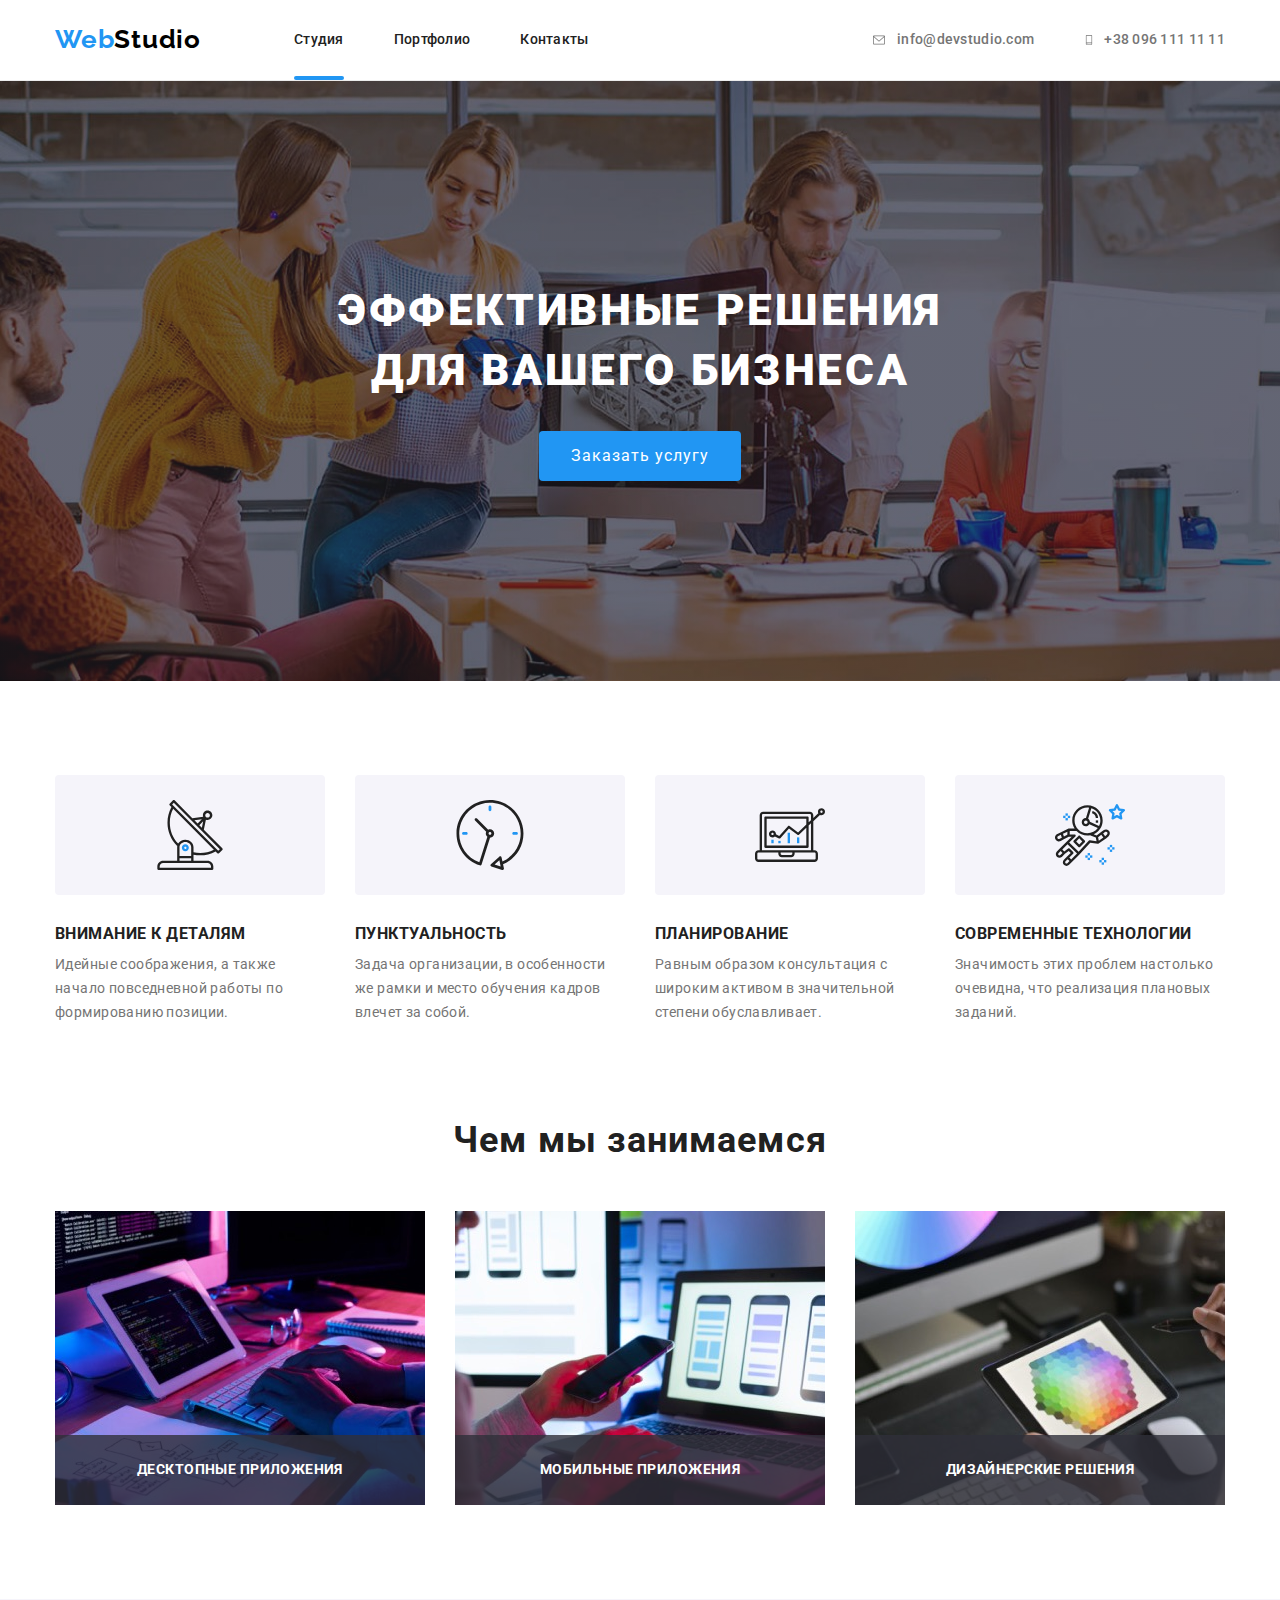
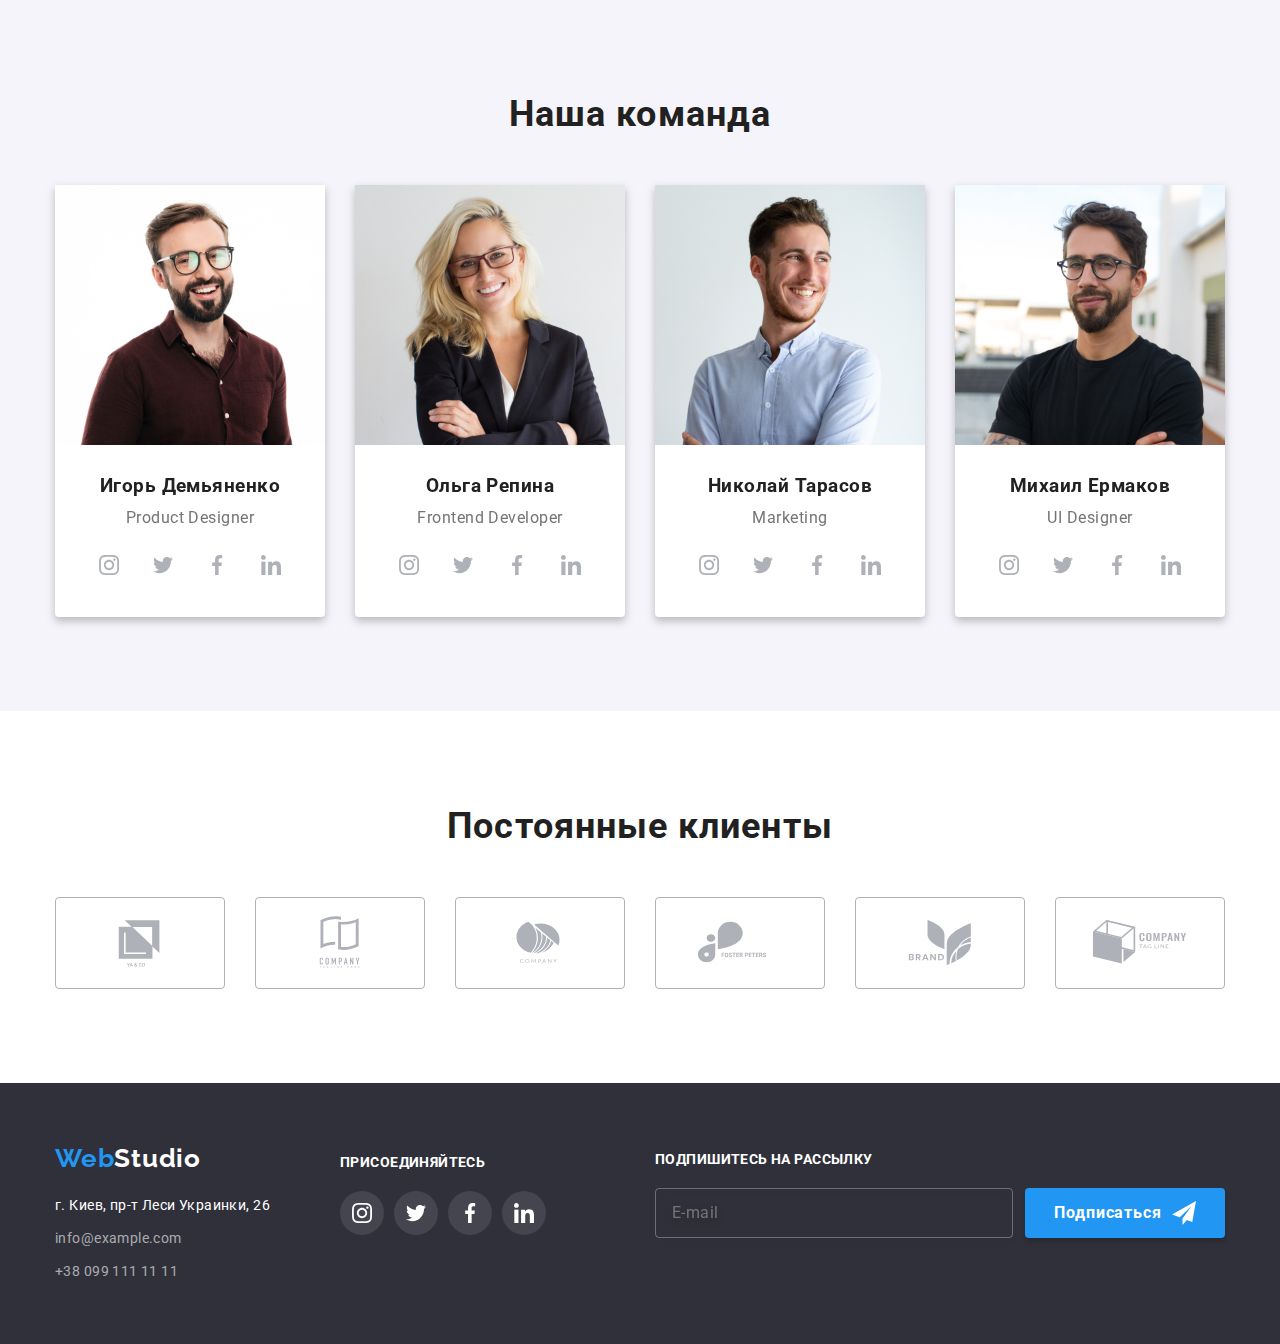
==== index.html @ d0817978 "Created repository" ====
<!DOCTYPE html>
<html lang="ru">
<head>
    <meta charset="UTF-8">
    <meta http-equiv="X-UA-Compatible" content="IE=edge">
    <meta name="viewport" content="width=device-width, initial-scale=1.0">
    <title>Студия WebStudio</title>
        <link rel="preconnect" href="https://fonts.googleapis.com">
        <link rel="preconnect" href="https://fonts.gstatic.com" crossorigin>
        <link href="https://fonts.googleapis.com/css2?family=Raleway:wght@700&family=Roboto:wght@400;500;700;900&display=swap"
                rel="stylesheet">
        <link rel="stylesheet" href="https://cdnjs.cloudflare.com/ajax/libs/modern-normalize/1.1.0/modern-normalize.min.css">
        <link rel="stylesheet" href="./css/styles.css">
</head>

<body>


<header class="header">
        <div class="container">
                <div class="row-items">
                        <nav class="row-items">
                                <a class="logo link" href="./index.html">Web<span class="logo-studio">Studio</span></a>
                                <ul class="list row-items">
                                        <li class="header-list"><a class="header-item navigation current-page" href="./index.html">Студия</a></li>
                                        <li class="header-list"><a class="header-item navigation" href="./portfolio.html">Портфолио</a></li>
                                        <li class="header-list"><a class="header-item navigation" href="./contacts">Контакты</a></li>
                                </ul>
                        </nav>

                                <ul class="list row-items header-contacts">
                                        <li class="header-list"><a class="header-item contacts" href="mailto:info@devstudio.com"><svg width="16" height="12" class="icon header-icon">
                                                <use href="./images/icons.svg#icon-email"></use>
                                        </svg>info@devstudio.com</a></li> 
                                        <li class="header-list"><a class="header-item contacts" href="tel:+380961111111"><svg width="10" height="16" class="icon header-icon"><use href="./images/icons.svg#icon-phone"></use></svg>+38 096 111 11 11</a> </li>
                                </ul>
                </div>
        </div>
</header>


<main>

<!--Блок герой-->
        <section class="hero">
        <div class="container">
        <h1 class="hero-headline">ЭФФЕКТИВНЫЕ РЕШЕНИЯ <br> ДЛЯ ВАШЕГО БИЗНЕСА</h1>
        <button class="btn-hero" type="button" data-modal-open>Заказать услугу</button>
        </div>
        </section>


<!--Особенности-->
        <section class="section services">
                <div class="container">
                        <ul class="list row-items advantage-position">
                                <li class="advantage-list">
                                        <div class="advantage-icon"><svg width="70" height="70">
                                                <use href="./images/icons.svg#icon-benefit1"></use>
                                        </svg></div>
                                        <h3 class="advantage-title">ВНИМАНИЕ К ДЕТАЛЯМ</h3>
                                        <p>Идейные соображения, а также начало повседневной работы по формированию позиции.</p>
                                        
                                </li>
                                <li class="advantage-list">
                                        <div class="advantage-icon"><svg width="70" height="70">
                                                <use href="./images/icons.svg#icon-benefit2"></use>
                                        </svg></div>
                                        <h3 class="advantage-title">ПУНКТУАЛЬНОСТЬ</h3>
                                        <p>Задача организации, в особенности же рамки и место обучения кадров влечет за собой.</p>
                                </li>
                                <li class="advantage-list">
                                        <div class="advantage-icon"><svg width="70" height="70">
                                                <use href="./images/icons.svg#icon-benefit3"></use>
                                        </svg></div>
                                        <h3 class="advantage-title">ПЛАНИРОВАНИЕ</h3>
                                        <p>Равным образом консультация с широким активом в значительной степени обуславливает.</p>
                                </li>
                                <li class="advantage-list">
                                        <div class="advantage-icon"><svg width="70" height="70">
                                                <use href="./images/icons.svg#icon-benefit4"></use>
                                        </svg></div>
                                        <h3 class="advantage-title">СОВРЕМЕННЫЕ ТЕХНОЛОГИИ</h3>
                                        <p>Значимость этих проблем настолько очевидна, что реализация плановых заданий.</p>
                                </li>
                        </ul>
                </div>
        </section>



<!--Чем мы занимаемся-->
        <section class="section-services">
                <div class="container">
                <h2 class="section-title">Чем мы занимаемся</h2> 
                <ul class="list row-items">
                        <li class="services-list"><a href=""><img src="./images/box1.jpg" alt="Создание верстки" width="370" class="image"><p class="service-name">Десктопные приложения</p></a></li>
                        <li class="services-list"><a href=""><img src="./images/box2.jpg" alt="Разработка мобильной версии" width="370" class="image"><p class="service-name">Мобильные приложения</p></a></li>
                        <li class="services-list"><a href=""><img src="./images/box3.jpg" alt="Дизайн макетов" width="370" class="image"><p class="service-name">Дизайнерские решения</p></a></li>
                </ul>
                </div>
        </section>


<!--Наша команда-->
        <section class="section section-team">
        <div class="container">
            <h2 class="section-title">Наша команда</h2>
                <ul class="list row-items team-list">
                        <li class="team-member team-card">
                        <img src="./images/img3.jpg" alt="Фото Игорь Демьяненко" width="270" height="260" class="image">
                        <div class="team-description">
                        <h3 class="team-name">Игорь Демьяненко</h3>
                        <p lang="en" class="team-position">Product Designer</p>
                        <ul class="row-items sm-list">
                                <li class="list sm-item"><a href="" class="social-media"> <svg class="icon" width="20" height="20"><use href="./images/icons.svg#icon-instagram"></use></svg></a></li>
                                <li class="list sm-item"><a href="" class="social-media"> <svg class="icon" width="20" height="20"><use href="./images/icons.svg#icon-twitter"></use></svg></a></li>
                                <li class="list sm-item"><a href="" class="social-media"> <svg class="icon" width="20" height="20"><use href="./images/icons.svg#icon-facebook"></use></svg></a></li>
                                <li class="list sm-item"><a href="" class="social-media"> <svg class="icon" width="20" height="20"><use href="./images/icons.svg#icon-linkedin"></use></svg></a></li>
                        </ul>
                        </div>
                        </li>

                        <li class="team-member team-card">
                        <img src="./images/img2.jpg" alt="Фото Ольга Репина" width="270" height="260" class="image">
                        <div class="team-description">
                        <h3 class="team-name">Ольга Репина</h3>
                        <p lang="en" class="team-position">Frontend Developer</p>
                                                <ul class="row-items sm-list">
                                                        <li class="list sm-item"><a href="" class="social-media"> <svg class="icon" width="20" height="20">
                                                                                <use href="./images/icons.svg#icon-instagram"></use>
                                                                        </svg></a></li>
                                                        <li class="list sm-item"><a href="" class="social-media"> <svg class="icon" width="20" height="20">
                                                                                <use href="./images/icons.svg#icon-twitter"></use>
                                                                        </svg></a></li>
                                                        <li class="list sm-item"><a href="" class="social-media"> <svg class="icon" width="20" height="20">
                                                                                <use href="./images/icons.svg#icon-facebook"></use>
                                                                        </svg></a></li>
                                                        <li class="list sm-item"><a href="" class="social-media"> <svg class="icon" width="20" height="20">
                                                                                <use href="./images/icons.svg#icon-linkedin"></use>
                                                                        </svg></a></li>
                                                </ul>
                        </div>
                        </li>

                        <li class="team-member team-card">
                        <img src="./images/img1.jpg" alt="Фото Николай Тарасов" width="270" height="260" class="image">
                        <div class="team-description">
                        <h3 class="team-name">Николай Тарасов</h3>
                        <p lang="en" class="team-position">Marketing</p>
                        <ul class="row-items sm-list">
                                <li class="list sm-item"><a href="" class="social-media"> <svg class="icon" width="20" height="20"><use href="./images/icons.svg#icon-instagram"></use></svg></a></li>
                                <li class="list sm-item"><a href="" class="social-media"> <svg class="icon" width="20" height="20"><use href="./images/icons.svg#icon-twitter"></use></svg></a></li>
                                <li class="list sm-item"><a href="" class="social-media"> <svg class="icon" width="20" height="20"><use href="./images/icons.svg#icon-facebook"></use></svg></a></li>
                                <li class="list sm-item"><a href="" class="social-media"> <svg class="icon" width="20" height="20"><use href="./images/icons.svg#icon-linkedin"></use></svg></a></li>
                        </ul>
                        </div>
                        </li>
                        
                        <li class="team-member team-card">
                        <img src="./images/img.jpg" alt="Фото Михаил Ермаков" width="270" height="260" class="image">
                        <div class="team-description">
                        <h3 class="team-name">Михаил Ермаков</h3>
                        <p lang="en" class="team-position">UI Designer</p>
                                <ul class="row-items sm-list">
                                <li class="list sm-item"><a href="" class="social-media"> <svg class="icon" width="20" height="20"><use href="./images/icons.svg#icon-instagram"></use></svg></a></li>
                                <li class="list sm-item"><a href="" class="social-media"> <svg class="icon" width="20" height="20"><use href="./images/icons.svg#icon-twitter"></use></svg></a></li>
                                <li class="list sm-item"><a href="" class="social-media"> <svg class="icon" width="20" height="20"><use href="./images/icons.svg#icon-facebook"></use></svg></a></li>
                                <li class="list sm-item"><a href="" class="social-media"> <svg class="icon" width="20" height="20"><use href="./images/icons.svg#icon-linkedin"></use></svg></a></li>
                        </ul>
                        </div>
                        </li>
                </ul>
        </div>
        </section>

        <!--Клиенты-->
        <section class="section">
                <div class="container">
                        <h2 class="section-title">Постоянные клиенты</h2>
                        <ul class="list row-items">
                                <li class="clients-margins"><a href="" class="client-list"><svg width="106" height="60" class="icon"><use href="./images/icons.svg#icon-client1"></use></svg></a></li>
                                <li class="clients-margins"><a href="" class="client-list"><svg width="106" height="60" class="icon"><use href="./images/icons.svg#icon-client2"></use></svg></a></li>
                                <li class="clients-margins"><a href="" class="client-list"><svg width="106" height="60" class="icon"><use href="./images/icons.svg#icon-client3"></use></svg></a></li>
                                <li class="clients-margins"><a href="" class="client-list"><svg width="106" height="60" class="icon"><use href="./images/icons.svg#icon-client4"></use></svg></a></li>
                                <li class="clients-margins"><a href="" class="client-list"><svg width="106" height="60" class="icon"><use href="./images/icons.svg#icon-client5"></use></svg></a></li>
                                <li class="clients-margins"><a href="" class="client-list"><svg width="106" height="60" class="icon"><use href="./images/icons.svg#icon-client6"></use></svg></a></li>
                        </ul>

        </section>

</main>


        <footer class="footer">
                <div class="container row-items-footer">
                        <div>
                        <a class="logo-footer link" href="./index.html">Web<span class="studio-footer">Studio</span></a>
                        <address>
                                <ul class="list">
                                        <li class="footer-list"><a class="address-street" href="https://goo.gl/maps/aRRkFb3PzJFJw8Fk9" target="_blank">г. Киев, пр-т Леси Украинки, 26</a></li>
                                        <li class="footer-list"><a class="address-contacts link" href="mailto:info@devstudio.com">info@example.com</a></li>
                                        <li class="footer-list"><a class="address-contacts link" href="tel:+380961111111">+38 099 111 11 11</a></li>
                                </ul>
                        </address>
                        </div>
                
                        <div class="studio-social-media">
                                <h3 class="call-to-action">присоединяйтесь</h3>
                                        <ul class="row-items sm-list">
                                                <li class="list sm-item"><a href="" class="social-media-footer"> <svg class="icon" width="20" height="20">
                                                                        <use href="./images/icons.svg#icon-instagram"></use>
                                                                </svg></a></li>
                                                <li class="list sm-item"><a href="" class="social-media-footer"> <svg class="icon" width="20" height="20">
                                                                        <use href="./images/icons.svg#icon-twitter"></use>
                                                                </svg></a></li>
                                                <li class="list sm-item"><a href="" class="social-media-footer"> <svg class="icon" width="20" height="20">
                                                                        <use href="./images/icons.svg#icon-facebook"></use>
                                                                </svg></a></li>
                                                <li class="list sm-item"><a href="" class="social-media-footer"> <svg class="icon" width="20" height="20">
                                                                        <use href="./images/icons.svg#icon-linkedin"></use>
                                                                </svg></a></li>
                                        </ul>
                        </div>
                        
                        <div class="footer-list footer-input">
                                <label for="subscribtion" class="call-to-action">Подпишитесь на рассылку</label>
                                        <div class="row-items">
                                                <form class="footer-form">
                                                <input type="email" name="subscription" class="email-input" placeholder="E-mail">
                                                <button type="submit" class="btn-submission">Подписаться<svg width="24" height="24" class="btn-icon"><use href="./images/icons.svg#icon-send"></use></svg></button>
                                                </form>
                                        </div>
                        </div>
                </div>
        </footer>
        <div class="backdrop is-hidden" data-modal>
                <div class="modal">
                        <button type="button" class="close-btn" data-modal-close><svg width="11" height="11" class="cross"><use href="./images/icons.svg#icon-cross"></use></svg></button>
                        <p class="form-label">Оставьте свои данные, мы вам перезвоним</p>
                        <form action="">
                                
                                <div class="input-wrap">
                                        <label for="name">Имя</label>
                                        <input type="text" name="name" maxlength="20" class="input-layout">
                                        <svg width="18" height="18" class="input-icon">
                                        <use href="./images/icons.svg#icon-profile"></use>
                                        </svg>
                                </div>
                                
                                <div class="input-wrap">
                                        <label for="tel">Телефон</label>
                                        <input type="tel" name="tel" class="input-layout">
                                        <svg width="18" height="18" class="input-icon">
                                        <use href="./images/icons.svg#icon-tel"></use>
                                        </svg>
                                </div>

                                
                                <div class="input-wrap">
                                        <label for="email">Почта</label>
                                        <input type="email" name="email" class="input-layout">
                                        <svg width="18" height="18" class="input-icon">
                                        <use href="./images/icons.svg#icon-email-form"></use>
                                        </svg>
                                </div>
                                <div class="textarea-position">
                                <label for="comment">Комментарий</label>
                                <textarea name="comment" id="" placeholder="Введите текст" class="textarea-layout"></textarea>
                                </div>
                                <input type="checkbox" name="policy" id="policy" class="input-check hidden">
                                <label for="policy" class="policy-text"><span class="policy-check"><svg width="11" height="8">
                                        <use href="./images/icons.svg#icon-confirm"></use>
                                </svg></span> Соглашаюсь с рассылкой и принимаю <a href="" class="policy-link">Условия договора</a></label>
                                <button type="submit" class="btn-submission btn-margins">Отправить</button>
                        </form>
                
                </div>
        </div>

<script src="./js/modal.js"></script>
</body>
</html>
---- css/styles.css ----
:root {
  --brand-color: #2196f3;
  --text-main: #757575;
  --section-background: #2f303a;
  --section-extra: #f5f4fa;
  --text-important: #212121;
  --brand-header: #000000;
  --elements-white: #ffffff;
  --icon-default: #afb1b8;
}

h1,
h2,
h3,
h4,
h5,
h6,
ul,
p {
  margin: 0;
  padding: 0;
}

body {
  font-family: "Roboto", "Helvetica Neue", "Verdana", "Tahoma", sans-serif;
  color: var(--text-main);
  font-size: 14px;
  line-height: 1.71;
  letter-spacing: 0.03em;
  background: var(--elements-white);
}

.container {
  max-width: 1200px;
  margin-left: auto;
  margin-right: auto;
  padding-left: 15px;
  padding-right: 15px;
}

.link {
  display: block;
  text-decoration: none;
  transition-property: box-shadow;
  transition-duration: 250ms;
  transition-timing-function: cubic-bezier(0.4, 0, 0.2, 1);
}

.list {
  list-style: none;
}

.row-items {
  display: flex;
  flex-wrap: wrap;
  align-items: center;
}

.section {
  padding-top: 94px;
  padding-bottom: 94px;
}

/* header */

.header {
  border-bottom: #ececec solid 1px;
}

.header-contacts {
  margin-left: auto;
}

.contacts-icon {
  display: flex;
  background-color: #2196f3;
  align-items: center;
  justify-content: center;
}

/*logo*/

.logo {
  font-family: "Raleway";
  font-weight: 700;
  font-size: 26px;
  line-height: 1.2;
  letter-spacing: 0.03em;
  color: var(--brand-color);
}

.logo-studio {
  color: var(--brand-header);
}

/*header navigation*/

.header-list {
  margin-right: 50px;
}

.header-list:last-child {
  margin-right: 0px;
}

.header-list:first-child {
  margin-left: 93px;
}

.header-item {
  padding-top: 32px;
  padding-bottom: 32px;
  display: flex;
  align-items: center;
  justify-content: center;
  font-weight: 500;
  line-height: 1.14;
  letter-spacing: 0.02em;
  text-decoration: none;
  position: relative;
  transition-property: color;
  transition-duration: 250ms;
  transition-timing-function: cubic-bezier(0.4, 0, 0.2, 1);
}

.current-page::after {
  content: "";
  width: 100%;
  height: 4px;
  background-color: var(--brand-color);
  border-radius: 2px;
  position: absolute;
  bottom: 0;
}

.header-icon {
  margin-right: 10px;
}

.navigation {
  color: var(--text-important);
}

.contacts {
  color: var(--text-main);
}

.header-item:hover,
.header-item:focus,
.address-street:focus,
.address-street:hover,
.address-contacts:focus,
.address-contacts:hover {
  color: var(--brand-color);
}

/* hero */

.hero {
  padding-top: 200px;
  padding-bottom: 200px;
  background: var(--section-background);
  background-image: linear-gradient(
      rgba(47, 48, 58, 0.4),
      rgba(47, 48, 58, 0.4)
    ),
    url(../images/hero-background.jpg);
  background-repeat: no-repeat;
  background-position: center;
  background-size: cover;
}

.hero-headline {
  font-weight: 900;
  font-size: 44px;
  line-height: 1.36;
  letter-spacing: 0.06em;
  text-transform: uppercase;
  color: var(--elements-white);
  text-align: center;
}

.btn-hero {
  display: block;

  margin-top: 30px;
  margin-left: auto;
  margin-right: auto;
  padding: 10px 32px;

  font-family: inherit;
  font-weight: 700px;
  font-size: 16px;
  line-height: 1.87;
  letter-spacing: 0.06em;
  color: var(--elements-white);
  background: var(--brand-color);
  border: transparent;
  border-radius: 4px;
  cursor: pointer;
}

/*section 1 */

.advantage-title {
  margin-bottom: 10px;

  font-weight: 700px;
  line-height: 1.14;
  letter-spacing: 0.03em;
  text-transform: uppercase;
  color: var(--text-important);
}

.advantage-list {
  max-width: 270px;
  margin-right: 30px;
}

.advantage-list:last-child {
  margin-right: 0;
}

.advantage-icon {
  display: flex;
  margin-bottom: 30px;
  align-items: center;
  justify-content: center;
  width: 270px;
  height: 120px;
  background-color: var(--section-extra);
  border-radius: 4px;
}

/*sections services & team */

.section-services {
  padding-bottom: 94px;
}

.section-title {
  margin-bottom: 50px;

  font-weight: 700px;
  font-size: 36px;
  line-height: 1.17;
  text-align: center;
  letter-spacing: 0.03em;
  color: var(--text-important);
}

.services-list {
  margin-right: 30px;
  position: relative;
}

.services-list:last-child {
  margin-right: 0;
}

.section-team {
  background: var(--section-extra);
}

.team-card {
  max-width: 270px;
  background: var(--elements-white);
  padding-bottom: 30px;
  border-radius: 0px 0px 4px 4px;

  filter: drop-shadow(0px 4px 4px rgba(0, 0, 0, 0.25));
}

.team-list {
  font-size: 16px;
  line-height: 1.19;
  text-align: center;
  letter-spacing: 0.03em;
}

.team-member {
  margin-right: 30px;
}

.team-member:last-child {
  margin-right: 0;
}

.team-name {
  margin-bottom: 10px;

  font-weight: 500px;
  color: var(--text-important);
}

.team-description {
  padding-top: 30px;
}

.team-position {
  margin-bottom: 16px;
}

.sm-list {
  display: flex;
  justify-content: center;
}

.sm-item {
  margin-right: 10px;
}

.sm-item:last-child {
  margin-right: 0;
}

.social-media {
  display: flex;
  width: 44px;
  height: 44px;
  background-color: transparent;
  border-radius: 50%;
  align-items: center;
  justify-content: center;
  color: var(--icon-default);
  transition-property: background-color;
  transition-duration: 250ms;
  transition-timing-function: cubic-bezier(0.4, 0, 0.2, 1);
}

.social-media-footer {
  display: flex;
  width: 44px;
  height: 44px;
  background-color: rgba(255, 255, 255, 0.1);
  border-radius: 50%;
  align-items: center;
  justify-content: center;
  color: var(--elements-white);
  transition-property: background-color;
  transition-duration: 250ms;
  transition-timing-function: cubic-bezier(0.4, 0, 0.2, 1);
}

.icon {
  fill: currentColor;
}

.social-media:hover,
.social-media:focus,
.social-media-footer:hover,
.social-media-footer:focus {
  background: var(--brand-color);
  color: var(--elements-white);
}

.clients-margins {
  margin-right: 30px;
}

.client-list {
  display: flex;
  align-items: center;
  justify-content: center;
  width: 170px;
  height: 92px;
  color: var(--icon-default);
  background-color: var(--elements-white);
  border: 1px solid var(--icon-default);
  box-sizing: border-box;
  border-radius: 4px;
  transition-property: color border filter;
  transition-duration: 250ms;
  transition-timing-function: cubic-bezier(0.4, 0, 0.2, 1);
}

.clients-margins:last-child {
  margin-right: 0;
}

.client-list:hover,
.client-list:focus {
  color: var(--brand-color);
  border: 1px solid var(--brand-color);
  filter: drop-shadow(0px 4px 4px rgba(0, 0, 0, 0.25));
}

/*address*/

.footer {
  background: var(--section-background);
  padding-top: 60px;
  padding-bottom: 60px;
}

.logo-footer {
  margin-bottom: 20px;

  font-family: "Raleway";
  font-weight: 700;
  font-size: 26px;
  line-height: 1.2;
  letter-spacing: 0.03em;
  color: var(--brand-color);

  margin-bottom: 20px;
}

.studio-footer {
  color: var(--elements-white);
}

.footer-list {
  margin-top: 9px;
}

.footer-list:first-child {
  margin-top: 0;
}

.address-street {
  color: var(--elements-white);
  line-height: 1.71;
  letter-spacing: 0.03em;
  text-decoration: inherit;
  font-style: normal;
  transition-property: color;
  transition-duration: 250ms;
  transition-timing-function: cubic-bezier(0.4, 0, 0.2, 1);
}

.address-contacts {
  line-height: 1.71;
  letter-spacing: 0.03em;
  color: rgba(255, 255, 255, 0.6);
  font-style: normal;
  transition-property: color;
  transition-duration: 250ms;
  transition-timing-function: cubic-bezier(0.4, 0, 0.2, 1);
}

.call-to-action {
  font-weight: bold;
  font-size: 14px;
  line-height: 1.14;
  letter-spacing: 0.03em;
  text-transform: uppercase;
  color: #ffffff;
  margin-bottom: 20px;
  display: block;
}

.studio-social-media {
  margin-left: 70px;
  margin-top: 12px;
}

.row-items-footer {
  display: flex;
  align-items: flex-start;
}

.footer-form {
  display: flex;
}

.footer-input {
  margin-left: auto;
}

.email-input {
  display: inline-block;
  width: 358px;
  height: 50px;
  margin-right: 12px;

  background-color: transparent;
  border: 1px solid rgba(255, 255, 255, 0.3);
  box-sizing: border-box;
  filter: drop-shadow(0px 4px 4px rgba(0, 0, 0, 0.15));
  border-radius: 4px;
  padding-top: 15px;
  padding-bottom: 15px;
  padding-left: 16px;
  font-size: 16px;
  line-height: 1.25;
  letter-spacing: 0.03em;
  color: rgba(255, 255, 255, 0.6);
  outline: none;
}

.btn-submission {
  display: flex;
  align-items: center;
  justify-content: center;
  width: 200px;
  height: 50px;

  font-family: inherit;
  font-weight: 700;
  font-size: 16px;
  line-height: 1.87;
  letter-spacing: 0.06em;
  color: var(--elements-white);
  background: var(--brand-color);
  border: transparent;
  border-radius: 4px;
  cursor: pointer;
  box-shadow: 0px 4px 4px rgba(0, 0, 0, 0.15);
}

.btn-icon {
  margin-left: 10px;
}

/*portfolio page*/

.hidden {
  position: absolute;
  clip: rect(0 0 0 0);
  width: 1px;
  height: 1px;
  margin: -1px;
  border: 0;
  padding: 0;
  overflow: hidden;
}

/*filters*/

.filter {
  padding: 6px 22px;

  font-weight: 500;
  font-size: 16px;
  line-height: 1.62;
  text-align: center;
  letter-spacing: 0.03em;
  color: var(--text-important);
  background: var(--section-extra);
  cursor: pointer;
  border: transparent;
  border-radius: 4px;

  transition-property: background-color color;
  transition-duration: 250ms;
  transition-timing-function: cubic-bezier(0.4, 0, 0.2, 1);
}

.filter:hover,
.filter:focus {
  color: var(--elements-white);
  background: var(--brand-color);
  box-shadow: 0px 3px 1px rgba(0, 0, 0, 0.1), 0px 1px 2px rgba(0, 0, 0, 0.08),
    0px 2px 2px rgba(0, 0, 0, 0.12);
  transition-property: box-shadow;
  transition-duration: 250ms;
  transition-timing-function: cubic-bezier(0.4, 0, 0.2, 1);
}

.filter-list {
  margin-right: 6px;
}

.filter-list:last-child {
  margin-right: 0;
}

.filter-position {
  justify-content: center;
  margin-bottom: 34px;
}

/*projects list*/

.project-card {
  width: 370px;
  margin-right: 30px;
  margin-top: 30px;
}

.shadow-effect-portfolio:hover,
.shadow-effect-portfolio:focus {
  box-shadow: 0px 1px 1px rgba(0, 0, 0, 0.12), 0px 4px 4px rgba(0, 0, 0, 0.06),
    1px 4px 6px rgba(0, 0, 0, 0.16);
}

.link:hover .project-brief,
.link:focus .project-brief {
  transform: translateY(0);
  transition-property: transform;
  transition-duration: 250ms;
  transition-timing-function: cubic-bezier(0.4, 0, 0.2, 1);
}

.project-card:nth-child(-n + 3) {
  margin-top: 0;
}

.project-card:nth-child(3n + 0) {
  margin-right: 0;
}

.image {
  display: block;
  max-width: 100%;
  height: auto;
}

.brief-position {
  position: relative;
  overflow: hidden;
}

.project-brief {
  position: absolute;
  width: 100%;
  height: 100%;
  top: 0;
  padding: 63px 24px;
  transform: translateY(101%);

  font-size: 18px;
  line-height: 1.56;
  letter-spacing: 0.03em;
  color: var(--elements-white);
  background-color: rgba(33, 150, 243, 0.9);
}

.service-name {
  position: absolute;
  bottom: 0;
  width: 100%;
  min-height: 70px;
  background-color: rgba(47, 48, 58, 0.8);
  overflow: auto;
  color: var(--elements-white);
  font-weight: 700;
  line-height: 1.14;
  letter-spacing: 0.03em;
  text-transform: uppercase;
  display: flex;
  justify-content: center;
  align-items: center;
}

.project-text {
  padding: 20px 24px;

  background: var(--elements-white);
  border: #eeeeee 1px solid;
}

.project-name {
  font-weight: 700;
  font-size: 18px;
  line-height: 2;
  letter-spacing: 0.06em;
  color: var(--text-important);
}

.project-definition {
  font-size: 16px;
  line-height: 1.87;
  letter-spacing: 0.03em;
  color: var(--text-main);
}

/* модальное окно */

.backdrop {
  position: fixed;
  top: 0;
  background-color: rgba(0, 0, 0, 0.2);
  width: 100vw;
  height: 100vh;
  display: flex;
  align-items: center;
  justify-content: center;
  transition-property: opacity visibility;
  transition-duration: 250ms;
  transition-timing-function: cubic-bezier(0.4, 0, 0.2, 1);
}

.modal {
  background-color: var(--elements-white);
  padding: 40px;
  width: 528px;
  min-height: 521px;
  box-shadow: 0px 1px 3px rgba(0, 0, 0, 0.12), 0px 1px 1px rgba(0, 0, 0, 0.14),
    0px 2px 1px rgba(0, 0, 0, 0.2);
  border-radius: 4px;
  position: relative;
  transform: translateY(0);
  transition-property: transform;
  transition-duration: 250ms;
  transition-timing-function: cubic-bezier(0.4, 0, 0.2, 1);
}

.backdrop.is-hidden .modal {
  transform: translateY(100%);
  transition-property: transform;
  transition-duration: 250ms;
  transition-timing-function: cubic-bezier(0.4, 0, 0.2, 1);
}

.close-btn {
  position: absolute;
  top: 8px;
  right: 8px;
  width: 30px;
  height: 30px;
  border-radius: 50%;
  background: var(--elements-white);
  border: 1px solid rgba(0, 0, 0, 0.1);
  box-sizing: border-box;
  display: flex;
  align-items: center;
  justify-content: center;
  cursor: pointer;
}

.close-btn:focus .cross,
.close-btn:hover .cross {
  fill: var(--brand-color);
  transition-property: fill;
  transition-duration: 250ms;
  transition-timing-function: cubic-bezier(0.4, 0, 0.2, 1);
}

.is-hidden {
  visibility: hidden;
  opacity: 0;
  pointer-events: none;
}

/* форма */

.form-label {
  margin-bottom: 12px;

  font-weight: 700;
  font-size: 20px;
  line-height: 1.15;
  text-align: center;
  letter-spacing: 0.03em;

  color: #212121;
}

.input-wrap {
  position: relative;
  margin-bottom: 10px;
}

.input-icon {
  position: absolute;
  top: 76%;
  left: 15px;
  transform: translateY(-76%);
}

.input-layout {
  display: block;
  margin-left: auto;
  margin-right: auto;
  padding: 12px 42px;

  width: 100%;
  height: 40px;
  border: 1px solid rgba(33, 33, 33, 0.2);
  box-sizing: border-box;
  border-radius: 4px;
  outline: none;
  transition-property: border-color;
  transition-duration: 250ms;
  transition-timing-function: cubic-bezier(0.4, 0, 0.2, 1);
}

.btn-margins {
  margin-left: auto;
  margin-right: auto;
  margin-top: 30px;
}

.textarea-position {
  margin-left: auto;
  margin-right: auto;
  margin-bottom: 20px;
}

.textarea-layout {
  display: block;

  padding: 12px 16px;

  width: 100%;
  height: 120px;
  border: 1px solid rgba(33, 33, 33, 0.2);
  box-sizing: border-box;
  border-radius: 4px;
  outline: none;
  resize: none;
  transition-property: border-color;
  transition-duration: 250ms;
  transition-timing-function: cubic-bezier(0.4, 0, 0.2, 1);
}

.input-layout:focus,
.textarea-layout:focus {
  border-color: var(--brand-color);
}

.input-layout:focus + .input-icon {
  fill: var(--brand-color);
  transition-property: fill;
  transition-duration: 250ms;
  transition-timing-function: cubic-bezier(0.4, 0, 0.2, 1);
}

.textarea-layout::placeholder {
  color: rgba(117, 117, 117, 0.5);
}

.policy-text {
  display: flex;
  align-items: center;
  justify-content: center;
  color: var(--text-main);
  font-size: 14px;
  line-height: 1.71;
  letter-spacing: 0.03em;
}

.policy-link {
  display: inline-block;
  text-decoration: none;
  color: var(--brand-color);
  margin-left: 4px;
  position: relative;
}

.policy-link::after {
  content: "";
  display: block;
  width: 100%;
  height: 1px;
  background-color: var(--brand-color);
  position: absolute;
  left: 0;
  bottom: 6px;
}

.policy-check {
  display: flex;
  align-items: center;
  justify-content: center;
  width: 16px;
  height: 15px;
  border: solid #212121 2px;
  border-radius: 2px;
  background-color: var(--elements-white);
  margin-right: 8.38px;
}

.input-check:checked + .policy-text .policy-check {
  background-color: var(--brand-color);
  border: none;
}
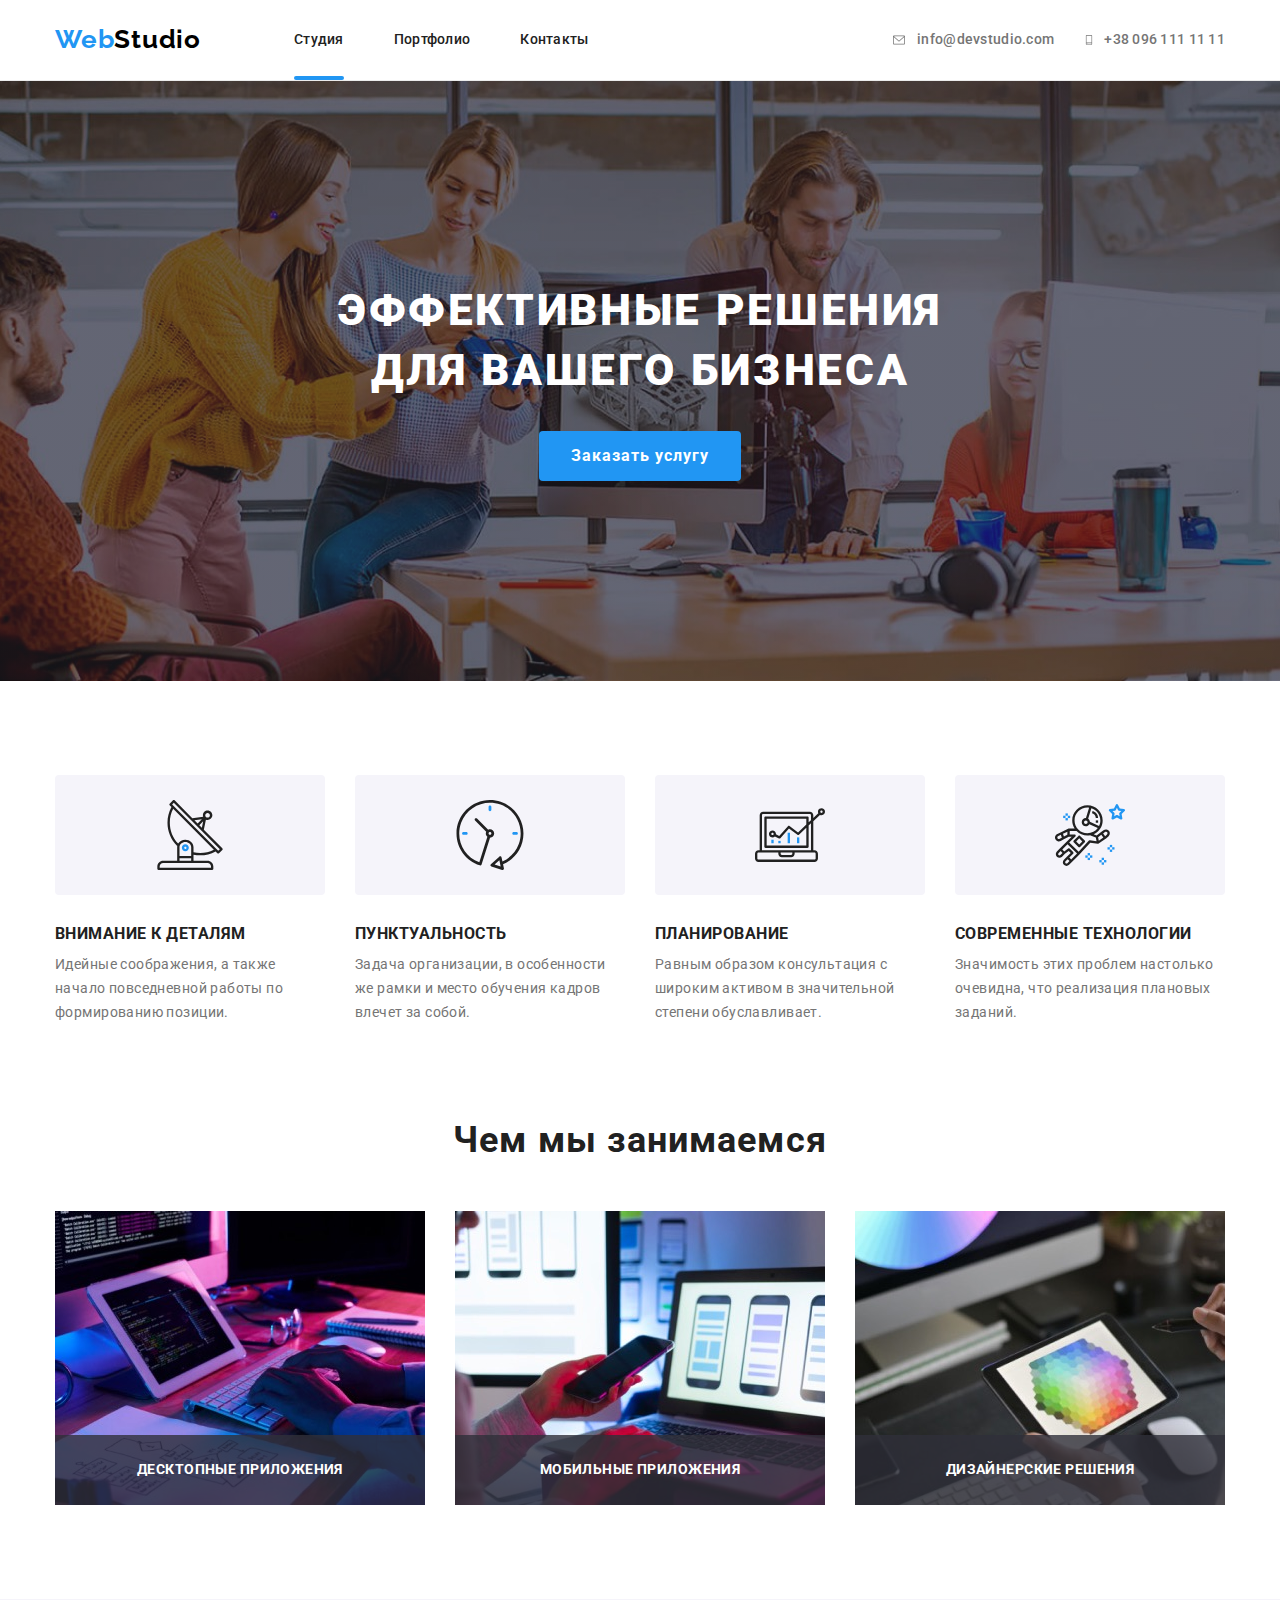
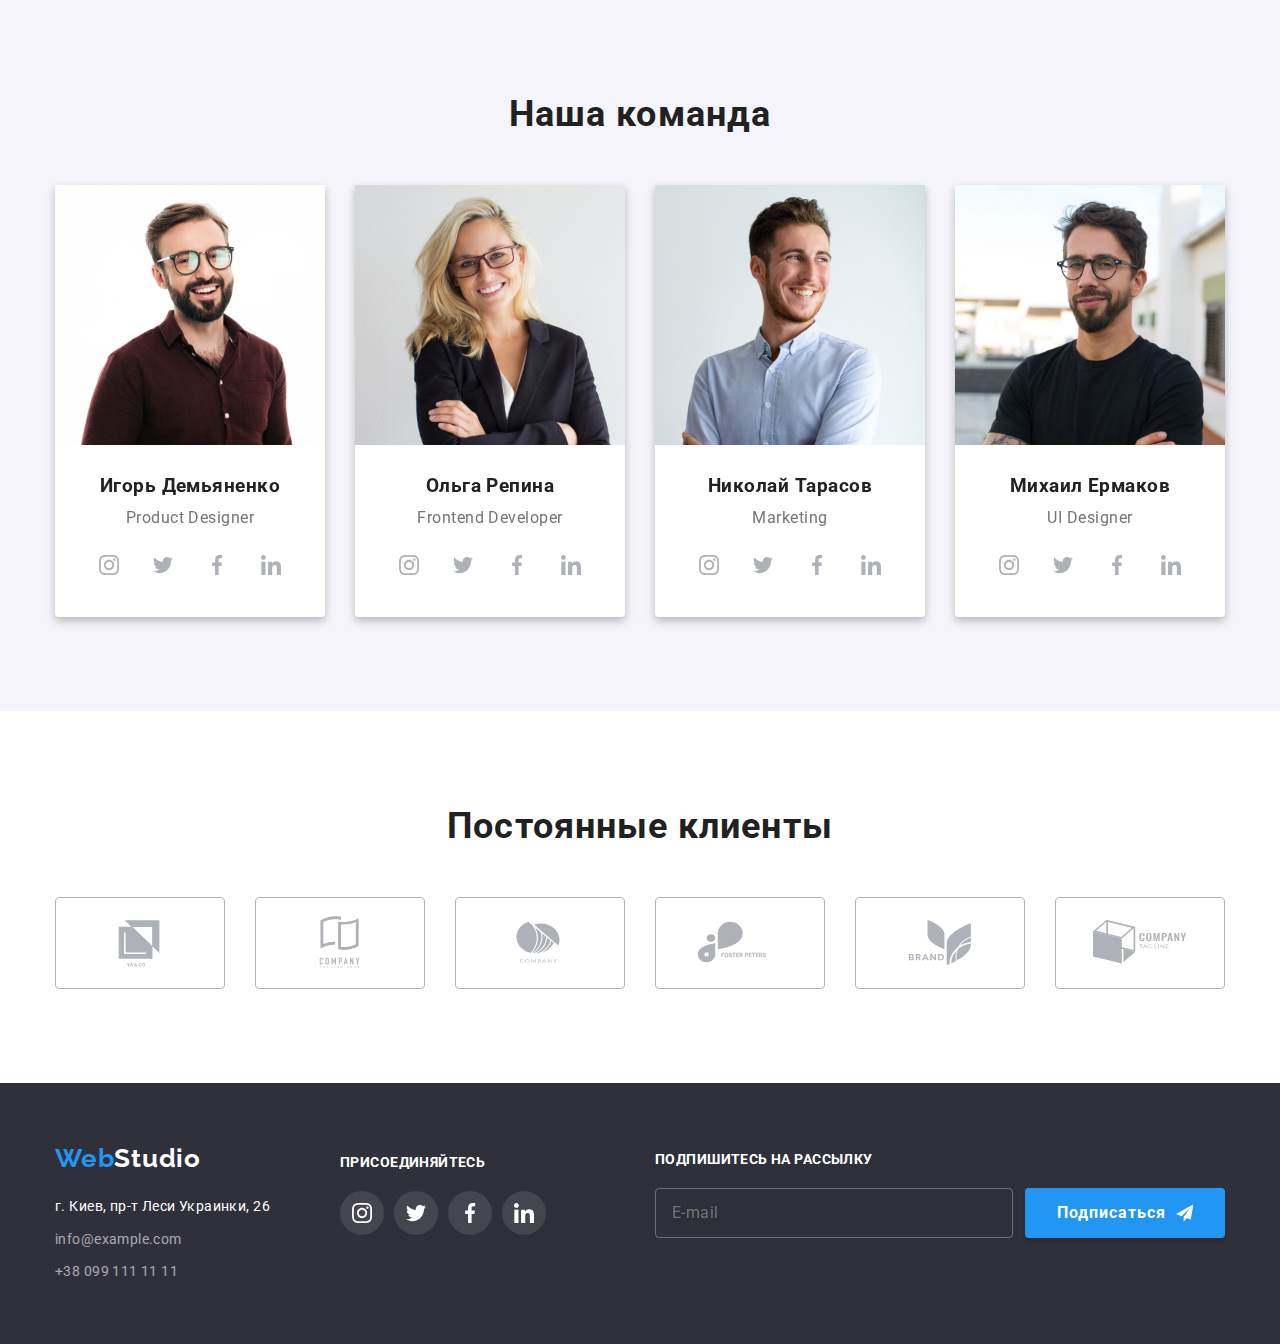
==== commit dd76c42f: "Draft_v1" ====
--- a/index.html
+++ b/index.html
@@ -10,77 +10,75 @@
         <link href="https://fonts.googleapis.com/css2?family=Raleway:wght@700&family=Roboto:wght@400;500;700;900&display=swap"
                 rel="stylesheet">
         <link rel="stylesheet" href="https://cdnjs.cloudflare.com/ajax/libs/modern-normalize/1.1.0/modern-normalize.min.css">
-        <link rel="stylesheet" href="./css/styles.css">
+        <link rel="stylesheet" href="./css/main.min.css">
 </head>
 
 <body>
-
 
 <header class="header">
         <div class="container">
-                <div class="row-items">
-                        <nav class="row-items">
-                                <a class="logo link" href="./index.html">Web<span class="logo-studio">Studio</span></a>
-                                <ul class="list row-items">
-                                        <li class="header-list"><a class="header-item navigation current-page" href="./index.html">Студия</a></li>
-                                        <li class="header-list"><a class="header-item navigation" href="./portfolio.html">Портфолио</a></li>
-                                        <li class="header-list"><a class="header-item navigation" href="./contacts">Контакты</a></li>
+                <div class="header__content">
+                        <nav class="navigation">
+                                <a class="logo" href="./index.html">Web<span class="logo__text">Studio</span></a>
+                                <ul class="navigation header__navigation">
+                                        <li class="navigation__item navigation__item--active"><a class="navigation__link" href="./index.html">Студия</a></li>
+                                        <li class="navigation__item"><a class="navigation__link" href="./portfolio.html">Портфолио</a></li>
+                                        <li class="navigation__item"><a class="navigation__link" href="./contacts">Контакты</a></li>
                                 </ul>
                         </nav>
 
-                                <ul class="list row-items header-contacts">
-                                        <li class="header-list"><a class="header-item contacts" href="mailto:info@devstudio.com"><svg width="16" height="12" class="icon header-icon">
+                                <ul class="contacts header__contacts">
+                                        <li class="contacts__item"><a class="contacts__link" href="mailto:info@devstudio.com"><svg width="16" height="12" class="contacts__icon">
                                                 <use href="./images/icons.svg#icon-email"></use>
                                         </svg>info@devstudio.com</a></li> 
-                                        <li class="header-list"><a class="header-item contacts" href="tel:+380961111111"><svg width="10" height="16" class="icon header-icon"><use href="./images/icons.svg#icon-phone"></use></svg>+38 096 111 11 11</a> </li>
+                                        <li class="contacts__item"><a class="contacts__link" href="tel:+380961111111"><svg width="10" height="16" class="contacts__icon"><use href="./images/icons.svg#icon-phone"></use></svg>+38 096 111 11 11</a> </li>
                                 </ul>
                 </div>
         </div>
 </header>
-
 
 <main>
 
 <!--Блок герой-->
         <section class="hero">
         <div class="container">
-        <h1 class="hero-headline">ЭФФЕКТИВНЫЕ РЕШЕНИЯ <br> ДЛЯ ВАШЕГО БИЗНЕСА</h1>
-        <button class="btn-hero" type="button" data-modal-open>Заказать услугу</button>
+        <h1 class="hero__title">ЭФФЕКТИВНЫЕ РЕШЕНИЯ <br> ДЛЯ ВАШЕГО БИЗНЕСА</h1>
+        <button class="button hero__button" type="button" data-modal-open>Заказать услугу</button>
         </div>
         </section>
 
 
 <!--Особенности-->
-        <section class="section services">
+        <section class="section section--alternative-padding">
                 <div class="container">
-                        <ul class="list row-items advantage-position">
-                                <li class="advantage-list">
-                                        <div class="advantage-icon"><svg width="70" height="70">
+                        <ul class="section-list">
+                                <li class="section-list__item advantage">
+                                        <div class="advantage__icon"><svg width="70" height="70">
                                                 <use href="./images/icons.svg#icon-benefit1"></use>
                                         </svg></div>
-                                        <h3 class="advantage-title">ВНИМАНИЕ К ДЕТАЛЯМ</h3>
+                                        <h3 class="advantage__title">ВНИМАНИЕ К ДЕТАЛЯМ</h3>
                                         <p>Идейные соображения, а также начало повседневной работы по формированию позиции.</p>
                                         
                                 </li>
-                                <li class="advantage-list">
-                                        <div class="advantage-icon"><svg width="70" height="70">
+                                <li class="section-list__item advantage">
+                                        <div class="advantage__icon"><svg width="70" height="70">
                                                 <use href="./images/icons.svg#icon-benefit2"></use>
                                         </svg></div>
-                                        <h3 class="advantage-title">ПУНКТУАЛЬНОСТЬ</h3>
+                                        <h3 class="advantage__title">ПУНКТУАЛЬНОСТЬ</h3>
                                         <p>Задача организации, в особенности же рамки и место обучения кадров влечет за собой.</p>
                                 </li>
-                                <li class="advantage-list">
-                                        <div class="advantage-icon"><svg width="70" height="70">
+                                <li class="section-list__item advantage">
+                                        <div class="advantage__icon"><svg width="70" height="70">
                                                 <use href="./images/icons.svg#icon-benefit3"></use>
                                         </svg></div>
-                                        <h3 class="advantage-title">ПЛАНИРОВАНИЕ</h3>
+                                        <h3 class="advantage__title">ПЛАНИРОВАНИЕ</h3>
                                         <p>Равным образом консультация с широким активом в значительной степени обуславливает.</p>
                                 </li>
-                                <li class="advantage-list">
-                                        <div class="advantage-icon"><svg width="70" height="70">
+                                <li class="section-list__item advantage">
+                                        <div class="advantage__icon"><svg width="70" height="70">
                                                 <use href="./images/icons.svg#icon-benefit4"></use>
                                         </svg></div>
-                                        <h3 class="advantage-title">СОВРЕМЕННЫЕ ТЕХНОЛОГИИ</h3>
+                                        <h3 class="advantage__title">СОВРЕМЕННЫЕ ТЕХНОЛОГИИ</h3>
                                         <p>Значимость этих проблем настолько очевидна, что реализация плановых заданий.</p>
                                 </li>
                         </ul>
@@ -90,85 +88,77 @@
 
 
 <!--Чем мы занимаемся-->
-        <section class="section-services">
+        <section class="section">
                 <div class="container">
-                <h2 class="section-title">Чем мы занимаемся</h2> 
-                <ul class="list row-items">
-                        <li class="services-list"><a href=""><img src="./images/box1.jpg" alt="Создание верстки" width="370" class="image"><p class="service-name">Десктопные приложения</p></a></li>
-                        <li class="services-list"><a href=""><img src="./images/box2.jpg" alt="Разработка мобильной версии" width="370" class="image"><p class="service-name">Мобильные приложения</p></a></li>
-                        <li class="services-list"><a href=""><img src="./images/box3.jpg" alt="Дизайн макетов" width="370" class="image"><p class="service-name">Дизайнерские решения</p></a></li>
+                <h2 class="section__title">Чем мы занимаемся</h2> 
+                <ul class="section-list">
+                        <li class="section-list__item service"><a href=""><img src="./images/box1.jpg" alt="Создание верстки" width="370" class="service__image"><p class="service__title">Десктопные приложения</p></a></li>
+                        <li class="section-list__item service"><a href=""><img src="./images/box2.jpg" alt="Разработка мобильной версии" width="370" class="service__image"><p class="service__title">Мобильные приложения</p></a></li>
+                        <li class="section-list__item service"><a href=""><img src="./images/box3.jpg" alt="Дизайн макетов" width="370" class="service__image"><p class="service__title">Дизайнерские решения</p></a></li>
                 </ul>
                 </div>
         </section>
 
 
 <!--Наша команда-->
-        <section class="section section-team">
+        <section class="section section--alternative-background">
         <div class="container">
-            <h2 class="section-title">Наша команда</h2>
-                <ul class="list row-items team-list">
-                        <li class="team-member team-card">
-                        <img src="./images/img3.jpg" alt="Фото Игорь Демьяненко" width="270" height="260" class="image">
-                        <div class="team-description">
-                        <h3 class="team-name">Игорь Демьяненко</h3>
-                        <p lang="en" class="team-position">Product Designer</p>
-                        <ul class="row-items sm-list">
-                                <li class="list sm-item"><a href="" class="social-media"> <svg class="icon" width="20" height="20"><use href="./images/icons.svg#icon-instagram"></use></svg></a></li>
-                                <li class="list sm-item"><a href="" class="social-media"> <svg class="icon" width="20" height="20"><use href="./images/icons.svg#icon-twitter"></use></svg></a></li>
-                                <li class="list sm-item"><a href="" class="social-media"> <svg class="icon" width="20" height="20"><use href="./images/icons.svg#icon-facebook"></use></svg></a></li>
-                                <li class="list sm-item"><a href="" class="social-media"> <svg class="icon" width="20" height="20"><use href="./images/icons.svg#icon-linkedin"></use></svg></a></li>
+            <h2 class="section__title">Наша команда</h2>
+                <ul class="section-list">
+                        <li class="section-list__item team-card team-card__list">
+                        <img src="./images/img3.jpg" alt="Фото Игорь Демьяненко" width="270" height="260" class="team-card__image">
+                        <h3 class="team-card__title">Игорь Демьяненко</h3>
+                        <p lang="en" class="team-card__text">Product Designer</p>
+                                <ul class="social-media">
+                                        <li class="social-media__list-item"><a href="" class="social-media__link"> <svg class="social-media__icon" width="20" height="20"><use href="./images/icons.svg#icon-instagram"></use></svg></a></li>
+                                        <li class="social-media__list-item"><a href="" class="social-media__link"> <svg class="social-media__icon" width="20" height="20"><use href="./images/icons.svg#icon-twitter"></use></svg></a></li>
+                                        <li class="social-media__list-item"><a href="" class="social-media__link"> <svg class="social-media__icon" width="20" height="20"><use href="./images/icons.svg#icon-facebook"></use></svg></a></li>
+                                        <li class="social-media__list-item"><a href="" class="social-media__link"> <svg class="social-media__icon" width="20" height="20"><use href="./images/icons.svg#icon-linkedin"></use></svg></a></li>
+                                </ul>
+                        </li>
+
+                        <li class="section-list__item team-card team-card__list">
+                        <img src="./images/img2.jpg" alt="Фото Ольга Репина" width="270" height="260" class="team-card__image">
+                        <h3 class="team-card__title">Ольга Репина</h3>
+                        <p lang="en" class="team-card__text">Frontend Developer</p>
+                                <ul class="social-media">
+                                        <li class="social-media__list-item"><a href="" class="social-media__link"> <svg class="social-media__icon" width="20" height="20">
+                                                                <use href="./images/icons.svg#icon-instagram"></use>
+                                                        </svg></a></li>
+                                        <li class="social-media__list-item"><a href="" class="social-media__link"> <svg class="social-media__icon" width="20" height="20">
+                                                                <use href="./images/icons.svg#icon-twitter"></use>
+                                                        </svg></a></li>
+                                        <li class="social-media__list-item"><a href="" class="social-media__link"> <svg class="social-media__icon" width="20" height="20">
+                                                                <use href="./images/icons.svg#icon-facebook"></use>
+                                                        </svg></a></li>
+                                        <li class="social-media__list-item"><a href="" class="social-media__link"> <svg class="social-media__icon" width="20" height="20">
+                                                                <use href="./images/icons.svg#icon-linkedin"></use>
+                                                        </svg></a></li>
+                                </ul>
+                        </li>
+
+                        <li class="section-list__item team-card team-card__list">
+                        <img src="./images/img1.jpg" alt="Фото Николай Тарасов" width="270" height="260" class="team-card__image">
+                        <h3 class="team-card__title">Николай Тарасов</h3>
+                        <p lang="en" class="team-card__text">Marketing</p>
+                                <ul class="social-media">
+                                        <li class="social-media__list-item"><a href="" class="social-media__link"> <svg class="social-media__icon" width="20" height="20"><use href="./images/icons.svg#icon-instagram"></use></svg></a></li>
+                                        <li class="social-media__list-item"><a href="" class="social-media__link"> <svg class="social-media__icon" width="20" height="20"><use href="./images/icons.svg#icon-twitter"></use></svg></a></li>
+                                        <li class="social-media__list-item"><a href="" class="social-media__link"> <svg class="social-media__icon" width="20" height="20"><use href="./images/icons.svg#icon-facebook"></use></svg></a></li>
+                                        <li class="social-media__list-item"><a href="" class="social-media__link"> <svg class="social-media__icon" width="20" height="20"><use href="./images/icons.svg#icon-linkedin"></use></svg></a></li>
+                                </ul>
+                        </li>
+                        
+                        <li class="section-list__item team-card team-card__list">
+                        <img src="./images/img.jpg" alt="Фото Михаил Ермаков" width="270" height="260" class="team-card__image">
+                        <h3 class="team-card__title">Михаил Ермаков</h3>
+                        <p lang="en" class="team-card__text">UI Designer</p>
+                                <ul class="social-media">
+                                        <li class="social-media__list-item"><a href="" class="social-media__link"> <svg class="social-media__icon" width="20" height="20"><use href="./images/icons.svg#icon-instagram"></use></svg></a></li>
+                                        <li class="social-media__list-item"><a href="" class="social-media__link"> <svg class="social-media__icon" width="20" height="20"><use href="./images/icons.svg#icon-twitter"></use></svg></a></li>
+                                        <li class="social-media__list-item"><a href="" class="social-media__link"> <svg class="social-media__icon" width="20" height="20"><use href="./images/icons.svg#icon-facebook"></use></svg></a></li>
+                                        <li class="social-media__list-item"><a href="" class="social-media__link"> <svg class="social-media__icon" width="20" height="20"><use href="./images/icons.svg#icon-linkedin"></use></svg></a></li>
                         </ul>
-                        </div>
-                        </li>
-
-                        <li class="team-member team-card">
-                        <img src="./images/img2.jpg" alt="Фото Ольга Репина" width="270" height="260" class="image">
-                        <div class="team-description">
-                        <h3 class="team-name">Ольга Репина</h3>
-                        <p lang="en" class="team-position">Frontend Developer</p>
-                                                <ul class="row-items sm-list">
-                                                        <li class="list sm-item"><a href="" class="social-media"> <svg class="icon" width="20" height="20">
-                                                                                <use href="./images/icons.svg#icon-instagram"></use>
-                                                                        </svg></a></li>
-                                                        <li class="list sm-item"><a href="" class="social-media"> <svg class="icon" width="20" height="20">
-                                                                                <use href="./images/icons.svg#icon-twitter"></use>
-                                                                        </svg></a></li>
-                                                        <li class="list sm-item"><a href="" class="social-media"> <svg class="icon" width="20" height="20">
-                                                                                <use href="./images/icons.svg#icon-facebook"></use>
-                                                                        </svg></a></li>
-                                                        <li class="list sm-item"><a href="" class="social-media"> <svg class="icon" width="20" height="20">
-                                                                                <use href="./images/icons.svg#icon-linkedin"></use>
-                                                                        </svg></a></li>
-                                                </ul>
-                        </div>
-                        </li>
-
-                        <li class="team-member team-card">
-                        <img src="./images/img1.jpg" alt="Фото Николай Тарасов" width="270" height="260" class="image">
-                        <div class="team-description">
-                        <h3 class="team-name">Николай Тарасов</h3>
-                        <p lang="en" class="team-position">Marketing</p>
-                        <ul class="row-items sm-list">
-                                <li class="list sm-item"><a href="" class="social-media"> <svg class="icon" width="20" height="20"><use href="./images/icons.svg#icon-instagram"></use></svg></a></li>
-                                <li class="list sm-item"><a href="" class="social-media"> <svg class="icon" width="20" height="20"><use href="./images/icons.svg#icon-twitter"></use></svg></a></li>
-                                <li class="list sm-item"><a href="" class="social-media"> <svg class="icon" width="20" height="20"><use href="./images/icons.svg#icon-facebook"></use></svg></a></li>
-                                <li class="list sm-item"><a href="" class="social-media"> <svg class="icon" width="20" height="20"><use href="./images/icons.svg#icon-linkedin"></use></svg></a></li>
-                        </ul>
-                        </div>
-                        </li>
-                        
-                        <li class="team-member team-card">
-                        <img src="./images/img.jpg" alt="Фото Михаил Ермаков" width="270" height="260" class="image">
-                        <div class="team-description">
-                        <h3 class="team-name">Михаил Ермаков</h3>
-                        <p lang="en" class="team-position">UI Designer</p>
-                                <ul class="row-items sm-list">
-                                <li class="list sm-item"><a href="" class="social-media"> <svg class="icon" width="20" height="20"><use href="./images/icons.svg#icon-instagram"></use></svg></a></li>
-                                <li class="list sm-item"><a href="" class="social-media"> <svg class="icon" width="20" height="20"><use href="./images/icons.svg#icon-twitter"></use></svg></a></li>
-                                <li class="list sm-item"><a href="" class="social-media"> <svg class="icon" width="20" height="20"><use href="./images/icons.svg#icon-facebook"></use></svg></a></li>
-                                <li class="list sm-item"><a href="" class="social-media"> <svg class="icon" width="20" height="20"><use href="./images/icons.svg#icon-linkedin"></use></svg></a></li>
-                        </ul>
-                        </div>
                         </li>
                 </ul>
         </div>
@@ -177,14 +167,14 @@
         <!--Клиенты-->
         <section class="section">
                 <div class="container">
-                        <h2 class="section-title">Постоянные клиенты</h2>
-                        <ul class="list row-items">
-                                <li class="clients-margins"><a href="" class="client-list"><svg width="106" height="60" class="icon"><use href="./images/icons.svg#icon-client1"></use></svg></a></li>
-                                <li class="clients-margins"><a href="" class="client-list"><svg width="106" height="60" class="icon"><use href="./images/icons.svg#icon-client2"></use></svg></a></li>
-                                <li class="clients-margins"><a href="" class="client-list"><svg width="106" height="60" class="icon"><use href="./images/icons.svg#icon-client3"></use></svg></a></li>
-                                <li class="clients-margins"><a href="" class="client-list"><svg width="106" height="60" class="icon"><use href="./images/icons.svg#icon-client4"></use></svg></a></li>
-                                <li class="clients-margins"><a href="" class="client-list"><svg width="106" height="60" class="icon"><use href="./images/icons.svg#icon-client5"></use></svg></a></li>
-                                <li class="clients-margins"><a href="" class="client-list"><svg width="106" height="60" class="icon"><use href="./images/icons.svg#icon-client6"></use></svg></a></li>
+                        <h2 class="section__title">Постоянные клиенты</h2>
+                        <ul class="section-list">
+                                <li class="section-list__item"><a href="" class="client-logo"><svg width="106" height="60" class="client-logo__icon"><use href="./images/icons.svg#icon-client1"></use></svg></a></li>
+                                <li class="section-list__item"><a href="" class="client-logo"><svg width="106" height="60" class="client-logo__icon"><use href="./images/icons.svg#icon-client2"></use></svg></a></li>
+                                <li class="section-list__item"><a href="" class="client-logo"><svg width="106" height="60" class="client-logo__icon"><use href="./images/icons.svg#icon-client3"></use></svg></a></li>
+                                <li class="section-list__item"><a href="" class="client-logo"><svg width="106" height="60" class="client-logo__icon"><use href="./images/icons.svg#icon-client4"></use></svg></a></li>
+                                <li class="section-list__item"><a href="" class="client-logo"><svg width="106" height="60" class="client-logo__icon"><use href="./images/icons.svg#icon-client5"></use></svg></a></li>
+                                <li class="section-list__item"><a href="" class="client-logo"><svg width="106" height="60" class="client-logo__icon"><use href="./images/icons.svg#icon-client6"></use></svg></a></li>
                         </ul>
 
         </section>
@@ -193,86 +183,87 @@
 
 
         <footer class="footer">
-                <div class="container row-items-footer">
+                <div class="container footer__content">
                         <div>
-                        <a class="logo-footer link" href="./index.html">Web<span class="studio-footer">Studio</span></a>
+                        <a class="logo" href="./index.html">Web<span class="logo__text--alternative">Studio</span></a>
                         <address>
-                                <ul class="list">
-                                        <li class="footer-list"><a class="address-street" href="https://goo.gl/maps/aRRkFb3PzJFJw8Fk9" target="_blank">г. Киев, пр-т Леси Украинки, 26</a></li>
-                                        <li class="footer-list"><a class="address-contacts link" href="mailto:info@devstudio.com">info@example.com</a></li>
-                                        <li class="footer-list"><a class="address-contacts link" href="tel:+380961111111">+38 099 111 11 11</a></li>
+                                <ul class="address footer__address">
+                                        <li class="address__line"><a class="address__text address__text--alternative" href="https://goo.gl/maps/aRRkFb3PzJFJw8Fk9" target="_blank">г. Киев, пр-т Леси Украинки, 26</a></li>
+                                        <li class="address__line"><a class="address__text" href="mailto:info@devstudio.com">info@example.com</a></li>
+                                        <li class="address__line"><a class="address__text" href="tel:+380961111111">+38 099 111 11 11</a></li>
                                 </ul>
                         </address>
                         </div>
                 
-                        <div class="studio-social-media">
-                                <h3 class="call-to-action">присоединяйтесь</h3>
-                                        <ul class="row-items sm-list">
-                                                <li class="list sm-item"><a href="" class="social-media-footer"> <svg class="icon" width="20" height="20">
+                        <div class="footer__social-media">
+                                <h3 class="footer__call-to-action">присоединяйтесь</h3>
+                                        <ul class="social-media">
+                                                <li class="social-media__list-item"><a href="" class="social-media__link social-media__link--alternative"> <svg class="social-media__icon" width="20" height="20">
                                                                         <use href="./images/icons.svg#icon-instagram"></use>
                                                                 </svg></a></li>
-                                                <li class="list sm-item"><a href="" class="social-media-footer"> <svg class="icon" width="20" height="20">
+                                                <li class="social-media__list-item"><a href="" class="social-media__link social-media__link--alternative"> <svg class="social-media__icon" width="20" height="20">
                                                                         <use href="./images/icons.svg#icon-twitter"></use>
                                                                 </svg></a></li>
-                                                <li class="list sm-item"><a href="" class="social-media-footer"> <svg class="icon" width="20" height="20">
+                                                <li class="social-media__list-item"><a href="" class="social-media__link social-media__link--alternative"> <svg class="social-media__icon" width="20" height="20">
                                                                         <use href="./images/icons.svg#icon-facebook"></use>
                                                                 </svg></a></li>
-                                                <li class="list sm-item"><a href="" class="social-media-footer"> <svg class="icon" width="20" height="20">
+                                                <li class="social-media__list-item"><a href="" class="social-media__link social-media__link--alternative"> <svg class="social-media__icon" width="20" height="20">
                                                                         <use href="./images/icons.svg#icon-linkedin"></use>
                                                                 </svg></a></li>
                                         </ul>
                         </div>
                         
-                        <div class="footer-list footer-input">
-                                <label for="subscribtion" class="call-to-action">Подпишитесь на рассылку</label>
-                                        <div class="row-items">
-                                                <form class="footer-form">
-                                                <input type="email" name="subscription" class="email-input" placeholder="E-mail">
-                                                <button type="submit" class="btn-submission">Подписаться<svg width="24" height="24" class="btn-icon"><use href="./images/icons.svg#icon-send"></use></svg></button>
+                        <div class="footer__form">
+                                <label for="subscription" class="footer__call-to-action">Подпишитесь на рассылку</label>
+                                        <div>
+                                                <form class="footer__subscription">
+                                                <input type="email" name="subscription" class="footer__input" placeholder="E-mail">
+                                                <button type="submit" class="button button--submission">Подписаться<svg width="24" height="24" class="button__icon"><use href="./images/icons.svg#icon-send"></use></svg></button>
                                                 </form>
                                         </div>
                         </div>
                 </div>
         </footer>
-        <div class="backdrop is-hidden" data-modal>
+        <div class="backdrop backdrop--hidden" data-modal>
                 <div class="modal">
-                        <button type="button" class="close-btn" data-modal-close><svg width="11" height="11" class="cross"><use href="./images/icons.svg#icon-cross"></use></svg></button>
-                        <p class="form-label">Оставьте свои данные, мы вам перезвоним</p>
+                        <button type="button" class="modal-button" data-modal-close><svg width="11" height="11" class="modal-button__cross"><use href="./images/icons.svg#icon-cross"></use></svg></button>
+                        <p class="modal__label">Оставьте свои данные, мы вам перезвоним</p>
                         <form action="">
                                 
-                                <div class="input-wrap">
+                                <div class="modal__input">
                                         <label for="name">Имя</label>
-                                        <input type="text" name="name" maxlength="20" class="input-layout">
-                                        <svg width="18" height="18" class="input-icon">
+                                        <input type="text" name="name" maxlength="20" class="input__layout">
+                                        <svg width="18" height="18" class="input__icon">
                                         <use href="./images/icons.svg#icon-profile"></use>
                                         </svg>
                                 </div>
                                 
-                                <div class="input-wrap">
+                                <div class="modal__input">
                                         <label for="tel">Телефон</label>
-                                        <input type="tel" name="tel" class="input-layout">
-                                        <svg width="18" height="18" class="input-icon">
+                                        <input type="tel" name="tel" class="input__layout">
+                                        <svg width="18" height="18" class="input__icon">
                                         <use href="./images/icons.svg#icon-tel"></use>
                                         </svg>
                                 </div>
 
                                 
-                                <div class="input-wrap">
+                                <div class="modal__input">
                                         <label for="email">Почта</label>
-                                        <input type="email" name="email" class="input-layout">
-                                        <svg width="18" height="18" class="input-icon">
+                                        <input type="email" name="email" class="input__layout">
+                                        <svg width="18" height="18" class="input__icon">
                                         <use href="./images/icons.svg#icon-email-form"></use>
                                         </svg>
                                 </div>
-                                <div class="textarea-position">
+                                
+                                <div class="modal__textarea">
                                 <label for="comment">Комментарий</label>
-                                <textarea name="comment" id="" placeholder="Введите текст" class="textarea-layout"></textarea>
-                                </div>
-                                <input type="checkbox" name="policy" id="policy" class="input-check hidden">
-                                <label for="policy" class="policy-text"><span class="policy-check"><svg width="11" height="8">
+                                <textarea name="comment" id="" placeholder="Введите текст" class="textarea"></textarea>
+                                </div>
+                                <input type="checkbox" name="policy" id="policy" class="input__check input__check--hidden">
+                                <label for="policy" class="policy__text"><span class="policy__check"><svg width="11" height="8">
                                         <use href="./images/icons.svg#icon-confirm"></use>
-                                </svg></span> Соглашаюсь с рассылкой и принимаю <a href="" class="policy-link">Условия договора</a></label>
-                                <button type="submit" class="btn-submission btn-margins">Отправить</button>
+                                </svg></span> Соглашаюсь с рассылкой и принимаю <a href="" class="policy__link">Условия договора</a></label>
+                                <button type="submit" class="button button--submission modal__button">Отправить</button>
                         </form>
                 
                 </div>
--- a/css/main.min.css
+++ b/css/main.min.css
@@ -0,0 +1,2 @@
+h1,h2,h3,h4,h5,h6,ul,p{margin:0;padding:0}body{font-family:"Roboto", "Helvetica Neue", "Verdana", "Tahoma", sans-serif;color:#757575;font-size:14px;line-height:1.71;letter-spacing:0.03em;background:#fff}.container{max-width:1200px;margin-left:auto;margin-right:auto;padding-left:15px;padding-right:15px}.header{border-bottom:#ececec solid 1px}.header__content{display:-webkit-box;display:-ms-flexbox;display:flex;-ms-flex-wrap:wrap;flex-wrap:wrap;-webkit-box-align:center;-ms-flex-align:center;align-items:center}.header__navigation{margin-left:93px}.header__contacts{margin-left:auto}.navigation{list-style:none;display:-webkit-box;display:-ms-flexbox;display:flex;-ms-flex-wrap:wrap;flex-wrap:wrap;-webkit-box-align:center;-ms-flex-align:center;align-items:center}.navigation__item{margin-right:50px;position:relative}.navigation__item:last-child{margin-right:0px}.navigation__item--active::after{content:"";width:100%;height:4px;background-color:#2196f3;border-radius:2px;position:absolute;bottom:0}.navigation__link{padding-top:32px;padding-bottom:32px;display:-webkit-box;display:-ms-flexbox;display:flex;-webkit-box-align:center;-ms-flex-align:center;align-items:center;-webkit-box-pack:center;-ms-flex-pack:center;justify-content:center;color:#212121;font-weight:500;line-height:1.14;letter-spacing:0.02em;text-decoration:none;position:relative;-webkit-transition-property:color;transition-property:color;-webkit-transition-duration:250ms;transition-duration:250ms;-webkit-transition-timing-function:cubic-bezier(0.4, 0, 0.2, 1);transition-timing-function:cubic-bezier(0.4, 0, 0.2, 1)}.navigation__link:focus,.navigation__link:hover{color:#2196f3}.contacts{list-style:none;display:-webkit-box;display:-ms-flexbox;display:flex;-ms-flex-wrap:wrap;flex-wrap:wrap;-webkit-box-align:center;-ms-flex-align:center;align-items:center}.contacts__item{margin-right:30px}.contacts__item:last-child{margin-right:0px}.contacts__link{padding-top:32px;padding-bottom:32px;display:-webkit-box;display:-ms-flexbox;display:flex;-webkit-box-align:center;-ms-flex-align:center;align-items:center;-webkit-box-pack:center;-ms-flex-pack:center;justify-content:center;color:#757575;font-weight:500;line-height:1.14;letter-spacing:0.02em;text-decoration:none;position:relative;-webkit-transition-property:color;transition-property:color;-webkit-transition-duration:250ms;transition-duration:250ms;-webkit-transition-timing-function:cubic-bezier(0.4, 0, 0.2, 1);transition-timing-function:cubic-bezier(0.4, 0, 0.2, 1)}.contacts__link:focus,.contacts__link:hover{color:#2196f3}.contacts__icon{fill:currentColor;margin-right:10px}.logo{font-family:"Raleway";font-weight:700;font-size:26px;line-height:1.2;letter-spacing:0.03em;color:#2196f3;text-decoration:none}.logo__text{color:#000}.logo__text--alternative{color:#fff}.hero{padding-top:200px;padding-bottom:200px;background:#2f303a;background-image:-webkit-gradient(linear, left top, left bottom, from(rgba(47,48,58,0.4)), to(rgba(47,48,58,0.4))),url(../images/hero-background.jpg);background-image:linear-gradient(rgba(47,48,58,0.4), rgba(47,48,58,0.4)),url(../images/hero-background.jpg);background-repeat:no-repeat;background-position:center;background-size:cover}.hero__title{font-weight:900;font-size:44px;line-height:1.36;letter-spacing:0.06em;text-transform:uppercase;color:#fff;text-align:center}.hero__button{margin-top:30px;margin-left:auto;margin-right:auto}.button{display:block;padding:10px 32px;font-family:inherit;font-weight:700;font-size:16px;line-height:1.87;letter-spacing:0.06em;color:#fff;background:#2196f3;border:transparent;border-radius:4px;cursor:pointer}.button--submission{display:-webkit-box;display:-ms-flexbox;display:flex;-webkit-box-align:center;-ms-flex-align:center;align-items:center;-webkit-box-pack:center;-ms-flex-pack:center;justify-content:center;width:200px;height:50px;-webkit-box-shadow:0px 4px 4px rgba(0,0,0,0.15);box-shadow:0px 4px 4px rgba(0,0,0,0.15)}.button__icon{margin-left:10px}.advantage{max-width:270px}.advantage__title{margin-bottom:10px;font-weight:700px;line-height:1.14;letter-spacing:0.03em;text-transform:uppercase;color:#212121}.advantage__icon{display:-webkit-box;display:-ms-flexbox;display:flex;margin-bottom:30px;-webkit-box-align:center;-ms-flex-align:center;align-items:center;-webkit-box-pack:center;-ms-flex-pack:center;justify-content:center;width:270px;height:120px;background-color:#f5f4fa;border-radius:4px}.service{position:relative}.service__title{position:absolute;bottom:0;width:100%;min-height:70px;background-color:rgba(47,48,58,0.8);overflow:auto;color:#fff;font-weight:700;line-height:1.14;letter-spacing:0.03em;text-transform:uppercase;display:-webkit-box;display:-ms-flexbox;display:flex;-webkit-box-pack:center;-ms-flex-pack:center;justify-content:center;-webkit-box-align:center;-ms-flex-align:center;align-items:center}.service__image{display:block;max-width:100%;height:auto}.section{padding-top:94px;padding-bottom:94px}.section--alternative-background{background:#f5f4fa}.section--alternative-padding{padding-bottom:0}.section__title{font-weight:700px;font-size:36px;line-height:1.17;text-align:center;letter-spacing:0.03em;color:#212121;margin-bottom:50px}.section__title--hidden{position:absolute;clip:rect(0 0 0 0);width:1px;height:1px;margin:-1px;border:0;padding:0;overflow:hidden}.section__filter-list{list-style:none;display:-webkit-box;display:-ms-flexbox;display:flex;-ms-flex-wrap:wrap;flex-wrap:wrap;-webkit-box-align:center;-ms-flex-align:center;align-items:center;-webkit-box-pack:center;-ms-flex-pack:center;justify-content:center;margin-bottom:34px}.section-list{display:-webkit-box;display:-ms-flexbox;display:flex;-ms-flex-wrap:wrap;flex-wrap:wrap;-webkit-box-align:center;-ms-flex-align:center;align-items:center;list-style:none}.section-list__item{margin-right:30px}.section-list__item:last-child{margin-right:0}.team-card{max-width:270px;background:#fff;padding-bottom:30px;border-radius:0px 0px 4px 4px;-webkit-filter:drop-shadow(0px 4px 4px rgba(0,0,0,0.25));filter:drop-shadow(0px 4px 4px rgba(0,0,0,0.25))}.team-card__list{font-size:16px;line-height:1.19;text-align:center;letter-spacing:0.03em}.team-card__title{margin-top:30px;margin-bottom:10px;font-weight:500px;color:#212121}.team-card__text{margin-bottom:16px}.team-card__image{display:block;max-width:100%;height:auto}.social-media{display:-webkit-box;display:-ms-flexbox;display:flex;-ms-flex-wrap:wrap;flex-wrap:wrap;-webkit-box-align:center;-ms-flex-align:center;align-items:center;-webkit-box-pack:center;-ms-flex-pack:center;justify-content:center}.social-media__list-item{list-style:none;margin-right:10px}.social-media__list-item:last-child{margin-right:0}.social-media__link{display:-webkit-box;display:-ms-flexbox;display:flex;width:44px;height:44px;background-color:transparent;border-radius:50%;-webkit-box-align:center;-ms-flex-align:center;align-items:center;-webkit-box-pack:center;-ms-flex-pack:center;justify-content:center;color:#afb1b8;-webkit-transition-property:background-color;transition-property:background-color;-webkit-transition-duration:250ms;transition-duration:250ms;-webkit-transition-timing-function:cubic-bezier(0.4, 0, 0.2, 1);transition-timing-function:cubic-bezier(0.4, 0, 0.2, 1)}.social-media__link--alternative{background-color:rgba(255,255,255,0.1);color:#fff}.social-media__icon{fill:currentColor}.social-media__link:hover,.social-media__link:focus,.social-media__link--alternative:hover,.social-media__link--alternative:focus{background:#2196f3;color:#fff}.client-logo{display:-webkit-box;display:-ms-flexbox;display:flex;-webkit-box-align:center;-ms-flex-align:center;align-items:center;-webkit-box-pack:center;-ms-flex-pack:center;justify-content:center;width:170px;height:92px;color:#afb1b8;background-color:#fff;border:1px solid #afb1b8;-webkit-box-sizing:border-box;box-sizing:border-box;border-radius:4px;-webkit-transition-property:color border filter;transition-property:color border filter;-webkit-transition-duration:250ms;transition-duration:250ms;-webkit-transition-timing-function:cubic-bezier(0.4, 0, 0.2, 1);transition-timing-function:cubic-bezier(0.4, 0, 0.2, 1)}.client-logo:hover,.client-logo:focus{color:#2196f3;border:1px solid #2196f3;-webkit-filter:drop-shadow(0px 4px 4px rgba(0,0,0,0.25));filter:drop-shadow(0px 4px 4px rgba(0,0,0,0.25))}.client-logo__icon{fill:currentColor}.footer{background:#2f303a;padding-top:60px;padding-bottom:60px}.footer__content{display:-webkit-box;display:-ms-flexbox;display:flex;-webkit-box-align:start;-ms-flex-align:start;align-items:flex-start}.footer__social-media{margin-left:70px;margin-top:12px}.footer__call-to-action{font-weight:bold;font-size:14px;line-height:1.14;letter-spacing:0.03em;text-transform:uppercase;color:#fff;margin-bottom:20px;display:block}.footer__address{margin-top:20px}.footer__form{margin-top:9px;margin-left:auto}.footer__subscription{display:-webkit-box;display:-ms-flexbox;display:flex}.footer__input{display:inline-block;width:358px;height:50px;margin-right:12px;background-color:transparent;border:1px solid rgba(255,255,255,0.3);-webkit-box-sizing:border-box;box-sizing:border-box;-webkit-filter:drop-shadow(0px 4px 4px rgba(0,0,0,0.15));filter:drop-shadow(0px 4px 4px rgba(0,0,0,0.15));border-radius:4px;padding-top:15px;padding-bottom:15px;padding-left:16px;font-size:16px;line-height:1.25;letter-spacing:0.03em;color:rgba(255,255,255,0.6);outline:none}.address{list-style:none}.address__line{margin-bottom:9px}.address__line:last-child{margin-bottom:0}.address__text{line-height:1.71;letter-spacing:0.03em;color:rgba(255,255,255,0.6);font-style:normal;text-decoration:none;-webkit-transition-property:color;transition-property:color;-webkit-transition-duration:250ms;transition-duration:250ms;-webkit-transition-timing-function:cubic-bezier(0.4, 0, 0.2, 1);transition-timing-function:cubic-bezier(0.4, 0, 0.2, 1)}.address__text:hover,.address__text:focus{color:#2196f3}.address__text--alternative{color:#fff}.filter{padding:6px 22px;font-weight:500;font-size:16px;line-height:1.62;text-align:center;letter-spacing:0.03em;color:#212121;background:#f5f4fa;cursor:pointer;border:transparent;border-radius:4px;-webkit-transition-property:background-color color;transition-property:background-color color;-webkit-transition-duration:250ms;transition-duration:250ms;-webkit-transition-timing-function:cubic-bezier(0.4, 0, 0.2, 1);transition-timing-function:cubic-bezier(0.4, 0, 0.2, 1)}.filter:hover,.filter:focus{color:#fff;background:#2196f3;-webkit-box-shadow:0px 3px 1px rgba(0,0,0,0.1),0px 1px 2px rgba(0,0,0,0.08),0px 2px 2px rgba(0,0,0,0.12);box-shadow:0px 3px 1px rgba(0,0,0,0.1),0px 1px 2px rgba(0,0,0,0.08),0px 2px 2px rgba(0,0,0,0.12);-webkit-transition-property:-webkit-box-shadow;transition-property:-webkit-box-shadow;transition-property:box-shadow;transition-property:box-shadow, -webkit-box-shadow;-webkit-transition-duration:250ms;transition-duration:250ms;-webkit-transition-timing-function:cubic-bezier(0.4, 0, 0.2, 1);transition-timing-function:cubic-bezier(0.4, 0, 0.2, 1)}.filter-list__item{margin-right:6px}.filter-list__item:last-child{margin-right:0}.gallery{list-style:none;display:-webkit-box;display:-ms-flexbox;display:flex;-ms-flex-wrap:wrap;flex-wrap:wrap;-webkit-box-align:center;-ms-flex-align:center;align-items:center}.gallery__project-card{margin-right:30px;margin-top:30px}.gallery__project-card:nth-child(-n+3){margin-top:0}.gallery__project-card:nth-child(3n+0){margin-right:0}.project-card{width:370px}.project-card__link{display:block;text-decoration:none;-webkit-transition-property:-webkit-box-shadow;transition-property:-webkit-box-shadow;transition-property:box-shadow;transition-property:box-shadow, -webkit-box-shadow;-webkit-transition-duration:250ms;transition-duration:250ms;-webkit-transition-timing-function:cubic-bezier(0.4, 0, 0.2, 1);transition-timing-function:cubic-bezier(0.4, 0, 0.2, 1)}.project-card__link:hover,.project-card__link:focus{-webkit-box-shadow:0px 1px 1px rgba(0,0,0,0.12),0px 4px 4px rgba(0,0,0,0.06),1px 4px 6px rgba(0,0,0,0.16);box-shadow:0px 1px 1px rgba(0,0,0,0.12),0px 4px 4px rgba(0,0,0,0.06),1px 4px 6px rgba(0,0,0,0.16)}.project{position:relative;overflow:hidden}.project__image{display:block;max-width:100%;height:auto}.project__brief{padding:20px 24px;background:#fff;border:#eeeeee 1px solid}.project__title{font-weight:700;font-size:18px;line-height:2;letter-spacing:0.06em;color:#212121}.project__text{font-size:16px;line-height:1.87;letter-spacing:0.03em;color:#757575}.project__bio{position:absolute;width:100%;height:100%;top:0;padding:63px 24px;-webkit-transform:translateY(101%);transform:translateY(101%);font-size:18px;line-height:1.56;letter-spacing:0.03em;color:#fff;background-color:rgba(33,150,243,0.9)}.project-card__link:hover .project__bio,.project-card__link:focus .project__bio{-webkit-transform:translateY(0);transform:translateY(0);-webkit-transition-property:-webkit-transform;transition-property:-webkit-transform;transition-property:transform;transition-property:transform, -webkit-transform;-webkit-transition-duration:250ms;transition-duration:250ms;-webkit-transition-timing-function:cubic-bezier(0.4, 0, 0.2, 1);transition-timing-function:cubic-bezier(0.4, 0, 0.2, 1)}.backdrop{position:fixed;top:0;background-color:rgba(0,0,0,0.2);width:100vw;height:100vh;display:-webkit-box;display:-ms-flexbox;display:flex;-webkit-box-align:center;-ms-flex-align:center;align-items:center;-webkit-box-pack:center;-ms-flex-pack:center;justify-content:center;-webkit-transition-property:opacity visibility;transition-property:opacity visibility;-webkit-transition-duration:250ms;transition-duration:250ms;-webkit-transition-timing-function:cubic-bezier(0.4, 0, 0.2, 1);transition-timing-function:cubic-bezier(0.4, 0, 0.2, 1)}.backdrop--hidden{visibility:hidden;opacity:0;pointer-events:none}.modal{background-color:#fff;padding:40px;width:528px;min-height:521px;-webkit-box-shadow:0px 1px 3px rgba(0,0,0,0.12),0px 1px 1px rgba(0,0,0,0.14),0px 2px 1px rgba(0,0,0,0.2);box-shadow:0px 1px 3px rgba(0,0,0,0.12),0px 1px 1px rgba(0,0,0,0.14),0px 2px 1px rgba(0,0,0,0.2);border-radius:4px;position:relative;-webkit-transform:translateY(0);transform:translateY(0);-webkit-transition-property:-webkit-transform;transition-property:-webkit-transform;transition-property:transform;transition-property:transform, -webkit-transform;-webkit-transition-duration:250ms;transition-duration:250ms;-webkit-transition-timing-function:cubic-bezier(0.4, 0, 0.2, 1);transition-timing-function:cubic-bezier(0.4, 0, 0.2, 1)}.modal__button{margin-left:auto;margin-right:auto;margin-top:30px}.modal__label{margin-bottom:12px;font-weight:700;font-size:20px;line-height:1.15;text-align:center;letter-spacing:0.03em;color:#212121}.modal__input{position:relative;margin-bottom:10px}.modal__textarea{margin-left:auto;margin-right:auto;margin-bottom:20px}.backdrop.backdrop--hidden .modal{-webkit-transform:translateY(100%);transform:translateY(100%);-webkit-transition-property:-webkit-transform;transition-property:-webkit-transform;transition-property:transform;transition-property:transform, -webkit-transform;-webkit-transition-duration:250ms;transition-duration:250ms;-webkit-transition-timing-function:cubic-bezier(0.4, 0, 0.2, 1);transition-timing-function:cubic-bezier(0.4, 0, 0.2, 1)}.modal-button{position:absolute;top:8px;right:8px;width:30px;height:30px;border-radius:50%;background:#fff;border:1px solid rgba(0,0,0,0.1);-webkit-box-sizing:border-box;box-sizing:border-box;display:-webkit-box;display:-ms-flexbox;display:flex;-webkit-box-align:center;-ms-flex-align:center;align-items:center;-webkit-box-pack:center;-ms-flex-pack:center;justify-content:center;cursor:pointer}.modal-button:hover .modal-button__cross,.modal-button:focus .modal-button__cross{fill:#2196f3;-webkit-transition-property:fill;transition-property:fill;-webkit-transition-duration:250ms;transition-duration:250ms;-webkit-transition-timing-function:cubic-bezier(0.4, 0, 0.2, 1);transition-timing-function:cubic-bezier(0.4, 0, 0.2, 1)}.input__layout{display:block;margin-left:auto;margin-right:auto;padding:12px 42px;width:100%;height:40px;border:1px solid rgba(33,33,33,0.2);-webkit-box-sizing:border-box;box-sizing:border-box;border-radius:4px;outline:none;-webkit-transition-property:border-color;transition-property:border-color;-webkit-transition-duration:250ms;transition-duration:250ms;-webkit-transition-timing-function:cubic-bezier(0.4, 0, 0.2, 1);transition-timing-function:cubic-bezier(0.4, 0, 0.2, 1)}.input__icon{position:absolute;top:76%;left:15px;-webkit-transform:translateY(-76%);transform:translateY(-76%)}.input__layout:focus{border-color:#2196f3}.input__layout:focus+.input__icon{fill:#2196f3;-webkit-transition-property:fill;transition-property:fill;-webkit-transition-duration:250ms;transition-duration:250ms;-webkit-transition-timing-function:cubic-bezier(0.4, 0, 0.2, 1);transition-timing-function:cubic-bezier(0.4, 0, 0.2, 1)}.input__check:checked+.policy__text .policy__check{background-color:#2196f3;border:none}.input__check--hidden{position:absolute;clip:rect(0 0 0 0);width:1px;height:1px;margin:-1px;border:0;padding:0;overflow:hidden}.textarea{display:block;padding:12px 16px;width:100%;height:120px;border:1px solid rgba(33,33,33,0.2);-webkit-box-sizing:border-box;box-sizing:border-box;border-radius:4px;outline:none;resize:none;-webkit-transition-property:border-color;transition-property:border-color;-webkit-transition-duration:250ms;transition-duration:250ms;-webkit-transition-timing-function:cubic-bezier(0.4, 0, 0.2, 1);transition-timing-function:cubic-bezier(0.4, 0, 0.2, 1)}.textarea:focus{border-color:#2196f3}.textarea::-webkit-input-placeholder{color:rgba(117,117,117,0.5)}.textarea:-ms-input-placeholder{color:rgba(117,117,117,0.5)}.textarea::-ms-input-placeholder{color:rgba(117,117,117,0.5)}.textarea::placeholder{color:rgba(117,117,117,0.5)}.policy__text{display:-webkit-box;display:-ms-flexbox;display:flex;-webkit-box-align:center;-ms-flex-align:center;align-items:center;-webkit-box-pack:center;-ms-flex-pack:center;justify-content:center;color:#757575;font-size:14px;line-height:1.71;letter-spacing:0.03em}.policy__link{display:inline-block;text-decoration:none;color:#2196f3;margin-left:4px;position:relative}.policy__link::after{content:"";display:block;width:100%;height:1px;background-color:#2196f3;position:absolute;left:0;bottom:6px}.policy__check{display:-webkit-box;display:-ms-flexbox;display:flex;-webkit-box-align:center;-ms-flex-align:center;align-items:center;-webkit-box-pack:center;-ms-flex-pack:center;justify-content:center;width:16px;height:15px;border:solid #212121 2px;border-radius:2px;background-color:#fff;margin-right:8.38px}
+/*# sourceMappingURL=main.min.css.map */